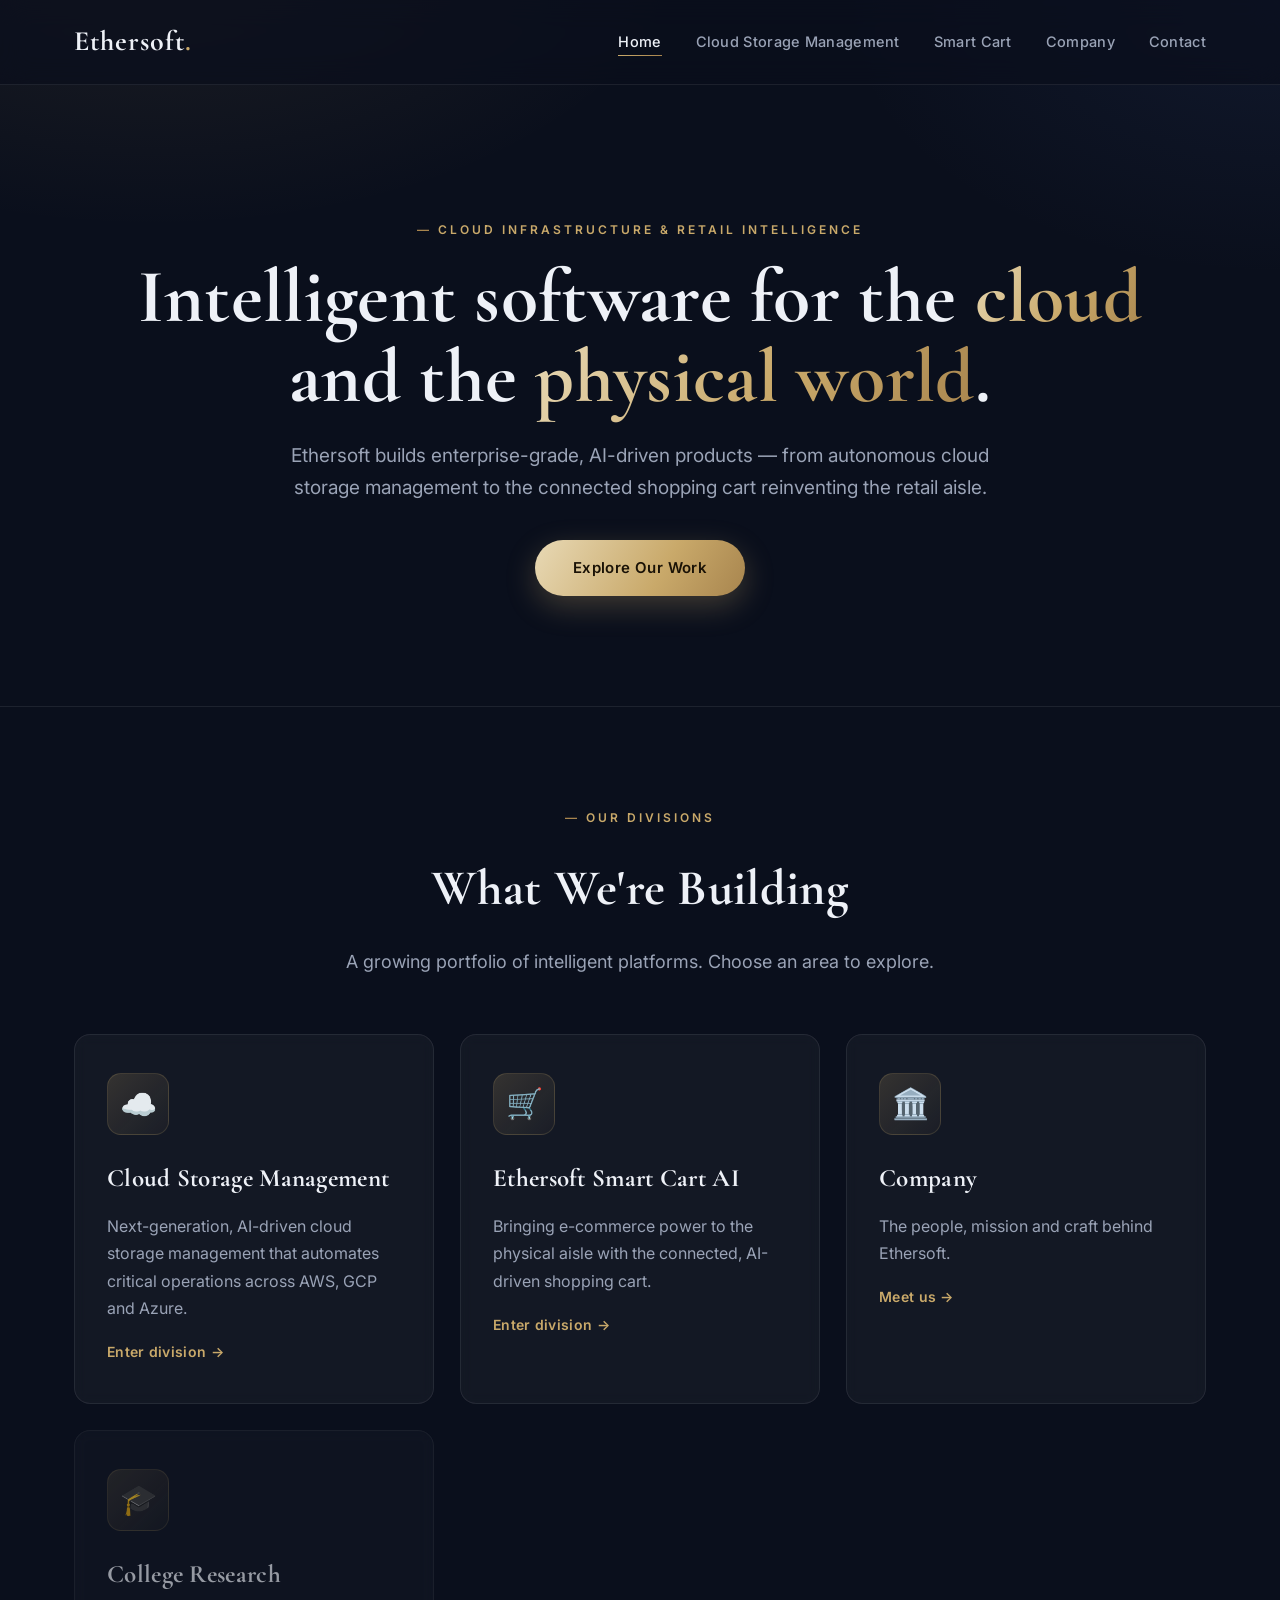
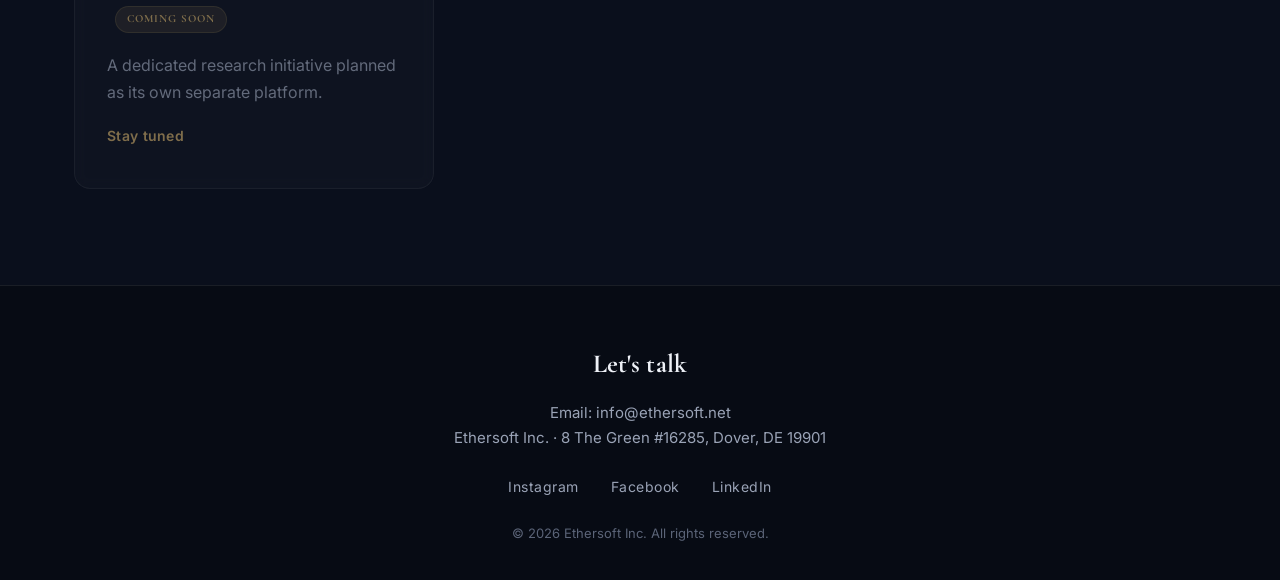
==== index.html @ 74bf5bce "Ethersoft luxury multi-page site (cloud storage, smart cart, company) Co-Authored-By: Claude Opus 4." ====
<!DOCTYPE html>
<html lang="en">
<head>
<meta charset="utf-8" />
<meta content="width=device-width, initial-scale=1.0" name="viewport" />
<title>Ethersoft — Intelligent Software for Cloud & Commerce</title>
<link rel="preconnect" href="https://fonts.googleapis.com" />
<link rel="preconnect" href="https://fonts.gstatic.com" crossorigin />
<link href="https://fonts.googleapis.com/css2?family=Cormorant+Garamond:wght@500;600;700&family=Inter:wght@400;500;600;700&display=swap" rel="stylesheet" />
<link rel="stylesheet" href="styles.css" />
</head>
<body>
<header>
<div class="container">
<nav>
<a class="logo" href="index.html">Ethersoft</a>
<ul class="nav-links">
<li><a class="active" href="index.html">Home</a></li>
<li><a href="cloud-storage.html">Cloud Storage Management</a></li>
<li><a href="smart-cart.html">Smart Cart</a></li>
<li><a href="company.html">Company</a></li>
<li><a href="#contact">Contact</a></li>
</ul>
</nav>
</div>
</header>

<section class="hero" id="home">
<div class="container">
<span class="eyebrow">Cloud Infrastructure &amp; Retail Intelligence</span>
<h1>Intelligent software for the <span class="gold-text">cloud</span><br />and the <span class="gold-text">physical world</span>.</h1>
<p>Ethersoft builds enterprise-grade, AI-driven products — from autonomous cloud storage management to the connected shopping cart reinventing the retail aisle.</p>
<a class="btn" href="#explore">Explore Our Work</a>
</div>
</section>

<!-- Page directory -->
<section class="section" id="explore">
<div class="container">
<div class="reveal" style="text-align:center;">
<span class="eyebrow">Our Divisions</span>
<h2>What We're Building</h2>
<p class="subtitle">A growing portfolio of intelligent platforms. Choose an area to explore.</p>
</div>
<div class="features reveal">
<a class="page-card feature-card" href="cloud-storage.html">
<div class="feature-icon">☁️</div>
<h3>Cloud Storage Management</h3>
<p>Next-generation, AI-driven cloud storage management that automates critical operations across AWS, GCP and Azure.</p>
<span class="card-link">Enter division →</span>
</a>
<a class="page-card feature-card" href="smart-cart.html">
<div class="feature-icon">🛒</div>
<h3>Ethersoft Smart Cart AI</h3>
<p>Bringing e-commerce power to the physical aisle with the connected, AI-driven shopping cart.</p>
<span class="card-link">Enter division →</span>
</a>
<a class="page-card feature-card" href="company.html">
<div class="feature-icon">🏛️</div>
<h3>Company</h3>
<p>The people, mission and craft behind Ethersoft.</p>
<span class="card-link">Meet us →</span>
</a>
<div class="page-card feature-card coming-soon">
<div class="feature-icon">🎓</div>
<h3>College Research <span class="badge">Coming soon</span></h3>
<p>A dedicated research initiative planned as its own separate platform.</p>
<span class="card-link">Stay tuned</span>
</div>
</div>
</div>
</section>

<footer id="contact">
<div class="container">
<h3>Let's talk</h3>
<p>Email: info@ethersoft.net</p>
<p>Ethersoft Inc. · 8 The Green #16285, Dover, DE 19901</p>
<div class="social-links">
<a href="#">Instagram</a>
<a href="#">Facebook</a>
<a href="#">LinkedIn</a>
</div>
<p class="copyright">© 2026 Ethersoft Inc. All rights reserved.</p>
</div>
</footer>
<script src="app.js"></script>
</body>
</html>
---- styles.css ----
/* ===== Ethersoft — luxury theme ===== */
:root {
    --bg:        #0a0f1c;
    --bg-alt:    #0c1322;
    --surface:   rgba(255, 255, 255, 0.04);
    --surface-2: rgba(255, 255, 255, 0.06);
    --border:    rgba(201, 169, 106, 0.18);
    --border-soft: rgba(255, 255, 255, 0.08);
    --gold:      #c9a96a;
    --gold-2:    #e8d9b5;
    --gold-deep: #a8854e;
    --text:      #eef1f7;
    --muted:     #9aa3b6;
    --radius:    16px;
    --shadow:    0 24px 60px rgba(0, 0, 0, 0.45);
}
* { margin: 0; padding: 0; box-sizing: border-box; }

html { scroll-behavior: smooth; }
body {
    font-family: 'Inter', 'Segoe UI', sans-serif;
    line-height: 1.7;
    color: var(--text);
    background: var(--bg);
    background-image:
        radial-gradient(900px 500px at 12% -8%, rgba(201, 169, 106, 0.10), transparent 60%),
        radial-gradient(800px 500px at 100% 0%, rgba(80, 110, 190, 0.10), transparent 55%);
    background-attachment: fixed;
    -webkit-font-smoothing: antialiased;
}
.container { max-width: 1180px; margin: 0 auto; padding: 0 24px; }

h1, h2, h3, .logo { font-family: 'Cormorant Garamond', Georgia, serif; letter-spacing: 0.3px; }

.gold-text {
    background: linear-gradient(120deg, var(--gold-2), var(--gold) 55%, var(--gold-deep));
    -webkit-background-clip: text; background-clip: text;
    -webkit-text-fill-color: transparent; color: var(--gold);
}
.eyebrow {
    display: inline-block;
    font-family: 'Inter', sans-serif;
    font-size: 12px; font-weight: 600;
    letter-spacing: 3px; text-transform: uppercase;
    color: var(--gold);
    margin-bottom: 18px;
}
.eyebrow::before { content: "—  "; color: var(--gold-deep); }

/* ===== Header ===== */
header {
    position: sticky; top: 0; z-index: 100;
    background: rgba(10, 15, 28, 0.72);
    backdrop-filter: blur(14px);
    -webkit-backdrop-filter: blur(14px);
    border-bottom: 1px solid var(--border-soft);
    padding: 18px 0;
}
nav { display: flex; justify-content: space-between; align-items: center; }
.logo {
    font-size: 28px; font-weight: 700; text-decoration: none;
    color: var(--text); letter-spacing: 1px;
}
.logo::after { content: "."; color: var(--gold); }
.nav-links { display: flex; list-style: none; gap: 34px; }
.nav-links a {
    color: var(--muted); text-decoration: none; font-size: 14.5px;
    font-weight: 500; letter-spacing: 0.3px;
    position: relative; transition: color 0.3s;
}
.nav-links a::after {
    content: ""; position: absolute; left: 0; bottom: -6px;
    width: 0; height: 1.5px; background: linear-gradient(90deg, var(--gold), var(--gold-deep));
    transition: width 0.3s;
}
.nav-links a:hover, .nav-links a.active { color: var(--text); }
.nav-links a:hover::after, .nav-links a.active::after { width: 100%; }

/* ===== Hero ===== */
.hero {
    padding: 130px 0 110px;
    text-align: center;
    position: relative;
    border-bottom: 1px solid var(--border-soft);
}
.hero h1 {
    font-size: clamp(42px, 6vw, 76px);
    font-weight: 700; line-height: 1.05;
    margin-bottom: 22px;
}
.hero p {
    font-size: 19px; color: var(--muted);
    max-width: 720px; margin: 0 auto 36px;
}
.btn {
    display: inline-block; padding: 15px 38px;
    font-family: 'Inter', sans-serif; font-weight: 600; font-size: 15px;
    letter-spacing: 0.4px;
    color: #1a1206; text-decoration: none;
    background: linear-gradient(120deg, var(--gold-2), var(--gold) 60%, var(--gold-deep));
    border-radius: 50px;
    box-shadow: 0 10px 30px rgba(201, 169, 106, 0.28);
    transition: transform 0.3s, box-shadow 0.3s;
}
.btn:hover { transform: translateY(-3px); box-shadow: 0 16px 40px rgba(201, 169, 106, 0.42); }
.btn-light {
    background: transparent; color: var(--gold);
    border: 1px solid var(--border); box-shadow: none;
}
.btn-light:hover { background: var(--surface); box-shadow: none; }

/* ===== Sections ===== */
.section { padding: 96px 0; }
.section.tight { padding: 70px 0; }
.section h2 {
    text-align: center; font-size: clamp(34px, 4vw, 50px);
    font-weight: 700; margin-bottom: 16px;
}
.section .subtitle {
    text-align: center; color: var(--muted); font-size: 18px;
    max-width: 680px; margin: 0 auto 56px;
}
.section.alt { background: var(--bg-alt); border-block: 1px solid var(--border-soft); }

/* ===== Cards grid ===== */
.features {
    display: grid;
    grid-template-columns: repeat(auto-fit, minmax(300px, 1fr));
    gap: 26px;
}
.feature-card {
    background: var(--surface);
    border: 1px solid var(--border-soft);
    padding: 38px 32px; border-radius: var(--radius);
    backdrop-filter: blur(6px);
    transition: transform 0.35s, border-color 0.35s, background 0.35s;
}
.feature-card:hover {
    transform: translateY(-8px);
    border-color: var(--border);
    background: var(--surface-2);
}
.feature-card h3 { color: var(--text); margin-bottom: 14px; font-size: 25px; }
.feature-card p { color: var(--muted); }
.feature-icon {
    width: 62px; height: 62px; border-radius: 14px;
    display: flex; align-items: center; justify-content: center;
    font-size: 30px; margin-bottom: 22px;
    background: linear-gradient(135deg, rgba(201,169,106,0.18), rgba(201,169,106,0.04));
    border: 1px solid var(--border);
}

/* nested feature bullets */
.sub-features { list-style: none; margin-top: 18px; }
.sub-features li {
    color: var(--muted); font-size: 14.5px;
    padding: 8px 0 8px 24px; position: relative;
    border-top: 1px solid var(--border-soft);
}
.sub-features li:first-child { border-top: none; }
.sub-features li::before {
    content: "✦"; position: absolute; left: 0; top: 8px;
    color: var(--gold); font-size: 12px;
}
.sub-features strong { color: var(--text); font-weight: 600; }

/* Page-link cards (home hub) */
a.page-card { display: block; text-decoration: none; color: inherit; }
.page-card .card-link {
    display: inline-block; margin-top: 18px;
    color: var(--gold); font-weight: 600; font-size: 14px; letter-spacing: 0.3px;
}
.page-card.coming-soon { opacity: 0.62; }
.badge {
    display: inline-block; font-size: 11px; font-weight: 700;
    text-transform: uppercase; letter-spacing: 1px;
    background: rgba(201, 169, 106, 0.14); color: var(--gold);
    border: 1px solid var(--border);
    padding: 3px 11px; border-radius: 50px;
    margin-left: 8px; vertical-align: middle;
}

/* ===== Value strip ===== */
.value-strip {
    display: grid; grid-template-columns: repeat(auto-fit, minmax(220px, 1fr));
    gap: 1px; background: var(--border-soft);
    border: 1px solid var(--border-soft); border-radius: var(--radius); overflow: hidden;
}
.value-strip .value {
    background: var(--bg-alt); padding: 40px 28px; text-align: center;
}
.value .num-big {
    font-family: 'Cormorant Garamond', serif; font-size: 52px;
    font-weight: 700; line-height: 1; margin-bottom: 8px;
}
.value h4 { font-family: 'Inter', sans-serif; font-size: 15px; letter-spacing: 0.5px; margin-bottom: 6px; }
.value p { color: var(--muted); font-size: 14px; }

/* ===== About / profile ===== */
.about-content {
    display: grid; grid-template-columns: 1.1fr 0.9fr; gap: 60px; align-items: center;
}
.about-text h2 { text-align: left; margin-bottom: 22px; }
.about-text p { margin-bottom: 16px; color: var(--muted); }
.cto-card {
    background: var(--surface); border: 1px solid var(--border);
    padding: 46px 40px; border-radius: var(--radius);
    text-align: center; box-shadow: var(--shadow); backdrop-filter: blur(6px);
}
.cto-image {
    width: 160px; height: 160px; border-radius: 50%;
    margin: 0 auto 24px; overflow: hidden;
    background: linear-gradient(135deg, var(--gold), var(--gold-deep));
    display: flex; align-items: center; justify-content: center;
    font-size: 62px; color: #0a0f1c;
    box-shadow: 0 0 0 6px rgba(201, 169, 106, 0.12), 0 0 0 1px var(--border);
}
.cto-image img { width: 100%; height: 100%; object-fit: cover; }
.cto-card h3 { color: var(--text); font-size: 28px; margin-bottom: 6px; }
.cto-title {
    color: var(--gold); font-weight: 600; font-size: 13px;
    letter-spacing: 2px; text-transform: uppercase; margin-bottom: 18px;
}
.cto-bio { color: var(--muted); font-size: 15px; }

/* ===== Smart Cart specifics ===== */
.benefit-list { list-style: none; max-width: 920px; margin: 0 auto; }
.benefit-list li {
    background: var(--surface); border: 1px solid var(--border-soft);
    border-left: 3px solid var(--gold);
    padding: 22px 28px; margin-bottom: 16px; border-radius: 0 12px 12px 0;
    color: var(--muted); transition: transform 0.3s, border-color 0.3s;
}
.benefit-list li:hover { transform: translateX(6px); border-left-color: var(--gold-2); }
.benefit-list li strong { color: var(--text); }

.numbered-grid {
    display: grid; grid-template-columns: repeat(auto-fit, minmax(320px, 1fr)); gap: 30px;
}
.numbered-card {
    background: var(--surface); border: 1px solid var(--border-soft);
    padding: 40px 32px 32px; border-radius: var(--radius);
    position: relative; transition: transform 0.35s, border-color 0.35s;
}
.numbered-card:hover { transform: translateY(-8px); border-color: var(--border); }
.numbered-card .num {
    position: absolute; top: -22px; left: 30px;
    width: 50px; height: 50px;
    background: linear-gradient(135deg, var(--gold-2), var(--gold-deep));
    color: #1a1206; border-radius: 50%;
    display: flex; align-items: center; justify-content: center;
    font-family: 'Cormorant Garamond', serif; font-weight: 700; font-size: 24px;
    box-shadow: 0 8px 22px rgba(201, 169, 106, 0.35);
}
.numbered-card h3 { color: var(--text); margin: 12px 0 12px; font-size: 23px; }
.numbered-card p { color: var(--muted); }

/* Image gallery */
.cart-gallery {
    display: grid; grid-template-columns: repeat(auto-fit, minmax(320px, 1fr));
    gap: 30px; margin-top: 20px;
}
.cart-shot {
    background: var(--surface); border: 1px solid var(--border-soft);
    border-radius: var(--radius); overflow: hidden; text-align: center;
    transition: transform 0.35s, border-color 0.35s;
}
.cart-shot:hover { transform: translateY(-6px); border-color: var(--border); }
.cart-shot img { width: 100%; height: auto; display: block; }
.cart-shot .img-placeholder {
    aspect-ratio: 4 / 3;
    background: linear-gradient(135deg, var(--bg-alt), #11192c);
    display: flex; align-items: center; justify-content: center;
    color: var(--muted); font-size: 15px; padding: 20px; text-align: center;
}
.cart-shot .caption {
    padding: 20px; font-family: 'Cormorant Garamond', serif;
    font-size: 22px; color: var(--text);
}

/* ===== FAQ ===== */
.faq { max-width: 820px; margin: 0 auto; }
.faq-item {
    background: var(--surface); border: 1px solid var(--border-soft);
    border-radius: 12px; padding: 24px 28px; margin-bottom: 14px;
}
.faq-item h4 {
    font-family: 'Inter', sans-serif; font-size: 17px; font-weight: 600;
    color: var(--text); margin-bottom: 8px;
}
.faq-item h4::before { content: "Q  "; color: var(--gold); font-weight: 700; }
.faq-item p { color: var(--muted); font-size: 15px; }

/* ===== Footer ===== */
footer {
    background: #070b14; border-top: 1px solid var(--border-soft);
    text-align: center; padding: 56px 0 36px;
}
footer h3 { font-size: 26px; color: var(--text); margin-bottom: 14px; }
footer p { color: var(--muted); font-size: 15px; }
.social-links { margin: 22px 0; }
.social-links a {
    color: var(--muted); margin: 0 14px; text-decoration: none;
    font-size: 14px; letter-spacing: 0.5px; transition: color 0.3s;
}
.social-links a:hover { color: var(--gold); }
footer .copyright { margin-top: 22px; font-size: 13px; color: #5b6478; }

/* ===== Reveal on scroll ===== */
.reveal { opacity: 0; transform: translateY(24px); transition: opacity 0.7s ease, transform 0.7s ease; }
.reveal.in { opacity: 1; transform: none; }

/* ===== Responsive ===== */
@media (max-width: 820px) {
    .about-content { grid-template-columns: 1fr; gap: 40px; }
    .nav-links { gap: 18px; flex-wrap: wrap; justify-content: flex-end; }
    .hero { padding: 90px 0 70px; }
    .section { padding: 70px 0; }
}
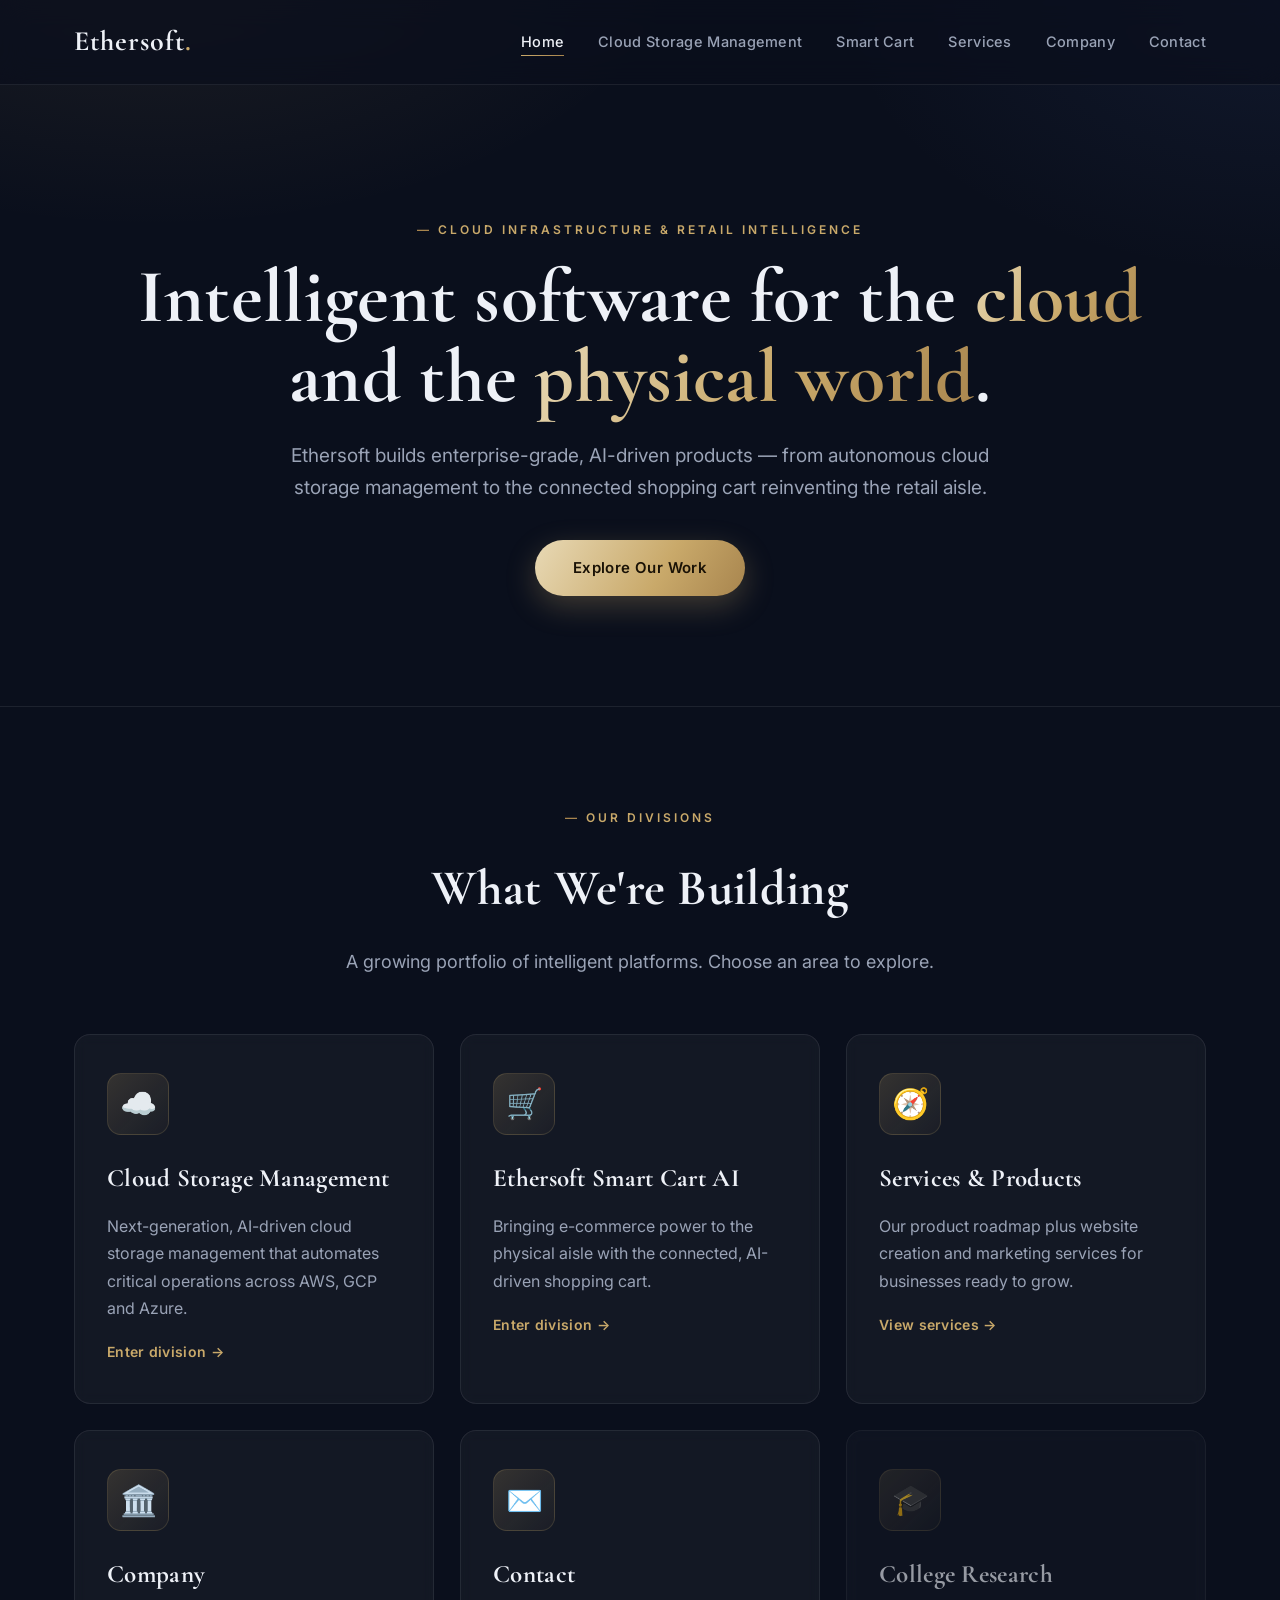
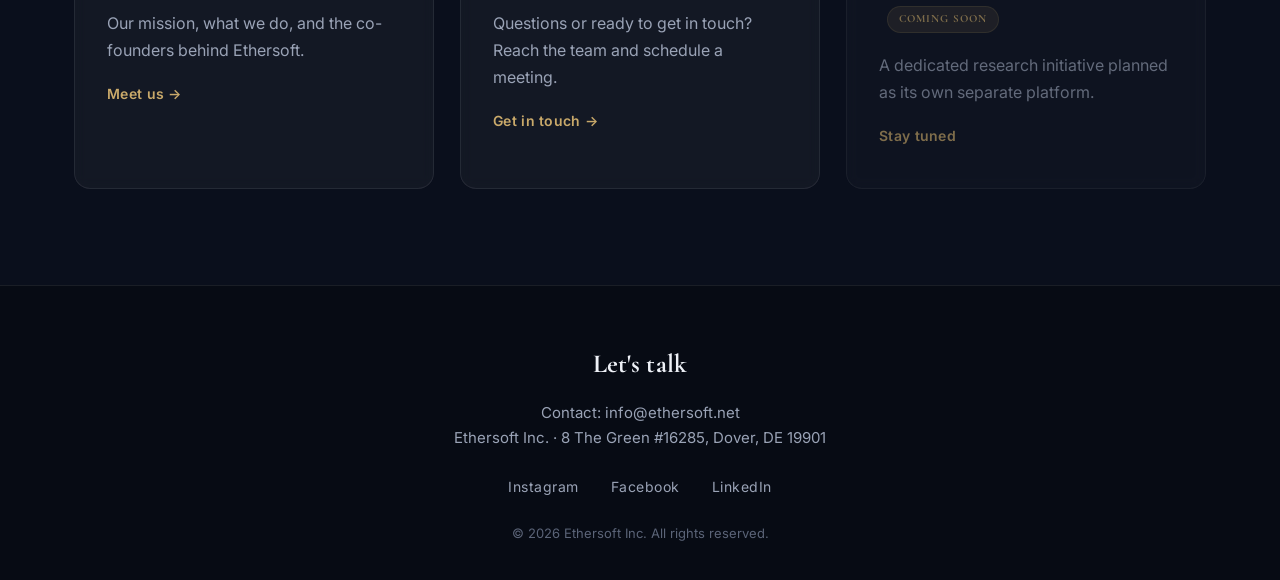
==== commit d0d089e4: "Capture full ethersoft.net content: founders, mission, services, contact - Company: real mission, Wh" ====
--- a/index.html
+++ b/index.html
@@ -3,7 +3,7 @@
 <head>
 <meta charset="utf-8" />
 <meta content="width=device-width, initial-scale=1.0" name="viewport" />
-<title>Ethersoft — Intelligent Software for Cloud & Commerce</title>
+<title>Ethersoft — Intelligent Software for Cloud &amp; Commerce</title>
 <link rel="preconnect" href="https://fonts.googleapis.com" />
 <link rel="preconnect" href="https://fonts.gstatic.com" crossorigin />
 <link href="https://fonts.googleapis.com/css2?family=Cormorant+Garamond:wght@500;600;700&family=Inter:wght@400;500;600;700&display=swap" rel="stylesheet" />
@@ -18,8 +18,9 @@
 <li><a class="active" href="index.html">Home</a></li>
 <li><a href="cloud-storage.html">Cloud Storage Management</a></li>
 <li><a href="smart-cart.html">Smart Cart</a></li>
+<li><a href="services.html">Services</a></li>
 <li><a href="company.html">Company</a></li>
-<li><a href="#contact">Contact</a></li>
+<li><a href="contact.html">Contact</a></li>
 </ul>
 </nav>
 </div>
@@ -55,11 +56,23 @@
 <p>Bringing e-commerce power to the physical aisle with the connected, AI-driven shopping cart.</p>
 <span class="card-link">Enter division →</span>
 </a>
+<a class="page-card feature-card" href="services.html">
+<div class="feature-icon">🧭</div>
+<h3>Services &amp; Products</h3>
+<p>Our product roadmap plus website creation and marketing services for businesses ready to grow.</p>
+<span class="card-link">View services →</span>
+</a>
 <a class="page-card feature-card" href="company.html">
 <div class="feature-icon">🏛️</div>
 <h3>Company</h3>
-<p>The people, mission and craft behind Ethersoft.</p>
+<p>Our mission, what we do, and the co-founders behind Ethersoft.</p>
 <span class="card-link">Meet us →</span>
+</a>
+<a class="page-card feature-card" href="contact.html">
+<div class="feature-icon">✉️</div>
+<h3>Contact</h3>
+<p>Questions or ready to get in touch? Reach the team and schedule a meeting.</p>
+<span class="card-link">Get in touch →</span>
 </a>
 <div class="page-card feature-card coming-soon">
 <div class="feature-icon">🎓</div>
@@ -74,12 +87,12 @@
 <footer id="contact">
 <div class="container">
 <h3>Let's talk</h3>
-<p>Email: info@ethersoft.net</p>
+<p>Contact: info@ethersoft.net</p>
 <p>Ethersoft Inc. · 8 The Green #16285, Dover, DE 19901</p>
 <div class="social-links">
 <a href="#">Instagram</a>
 <a href="#">Facebook</a>
-<a href="#">LinkedIn</a>
+<a href="https://www.linkedin.com/company/ethersoft-inc/" target="_blank" rel="noopener">LinkedIn</a>
 </div>
 <p class="copyright">© 2026 Ethersoft Inc. All rights reserved.</p>
 </div>
--- a/styles.css
+++ b/styles.css
@@ -291,6 +291,38 @@
 .faq-item h4::before { content: "Q  "; color: var(--gold); font-weight: 700; }
 .faq-item p { color: var(--muted); font-size: 15px; }
 
+/* ===== Contact form ===== */
+.contact-form .field { margin-bottom: 18px; }
+.contact-form label {
+    display: block; font-size: 13px; letter-spacing: 0.4px;
+    color: var(--muted); margin-bottom: 7px;
+}
+.contact-form .req { color: var(--gold); }
+.contact-form input,
+.contact-form textarea {
+    width: 100%; padding: 13px 16px;
+    background: var(--surface); color: var(--text);
+    border: 1px solid var(--border-soft); border-radius: 10px;
+    font-family: 'Inter', sans-serif; font-size: 15px;
+    transition: border-color 0.3s, background 0.3s;
+}
+.contact-form input:focus,
+.contact-form textarea:focus {
+    outline: none; border-color: var(--gold); background: var(--surface-2);
+}
+.contact-form .btn { margin-top: 8px; border: none; cursor: pointer; }
+.form-note { color: var(--muted); font-size: 13px; margin-top: 16px; }
+
+.contact-rows { margin-top: 8px; }
+.contact-row {
+    display: flex; gap: 14px; align-items: flex-start;
+    padding: 16px 0; border-top: 1px solid var(--border-soft);
+    text-align: left; color: var(--muted); font-size: 14.5px;
+}
+.contact-row:first-child { border-top: none; }
+.contact-row .ic { font-size: 20px; line-height: 1.3; }
+.contact-row strong { color: var(--text); }
+
 /* ===== Footer ===== */
 footer {
     background: #070b14; border-top: 1px solid var(--border-soft);
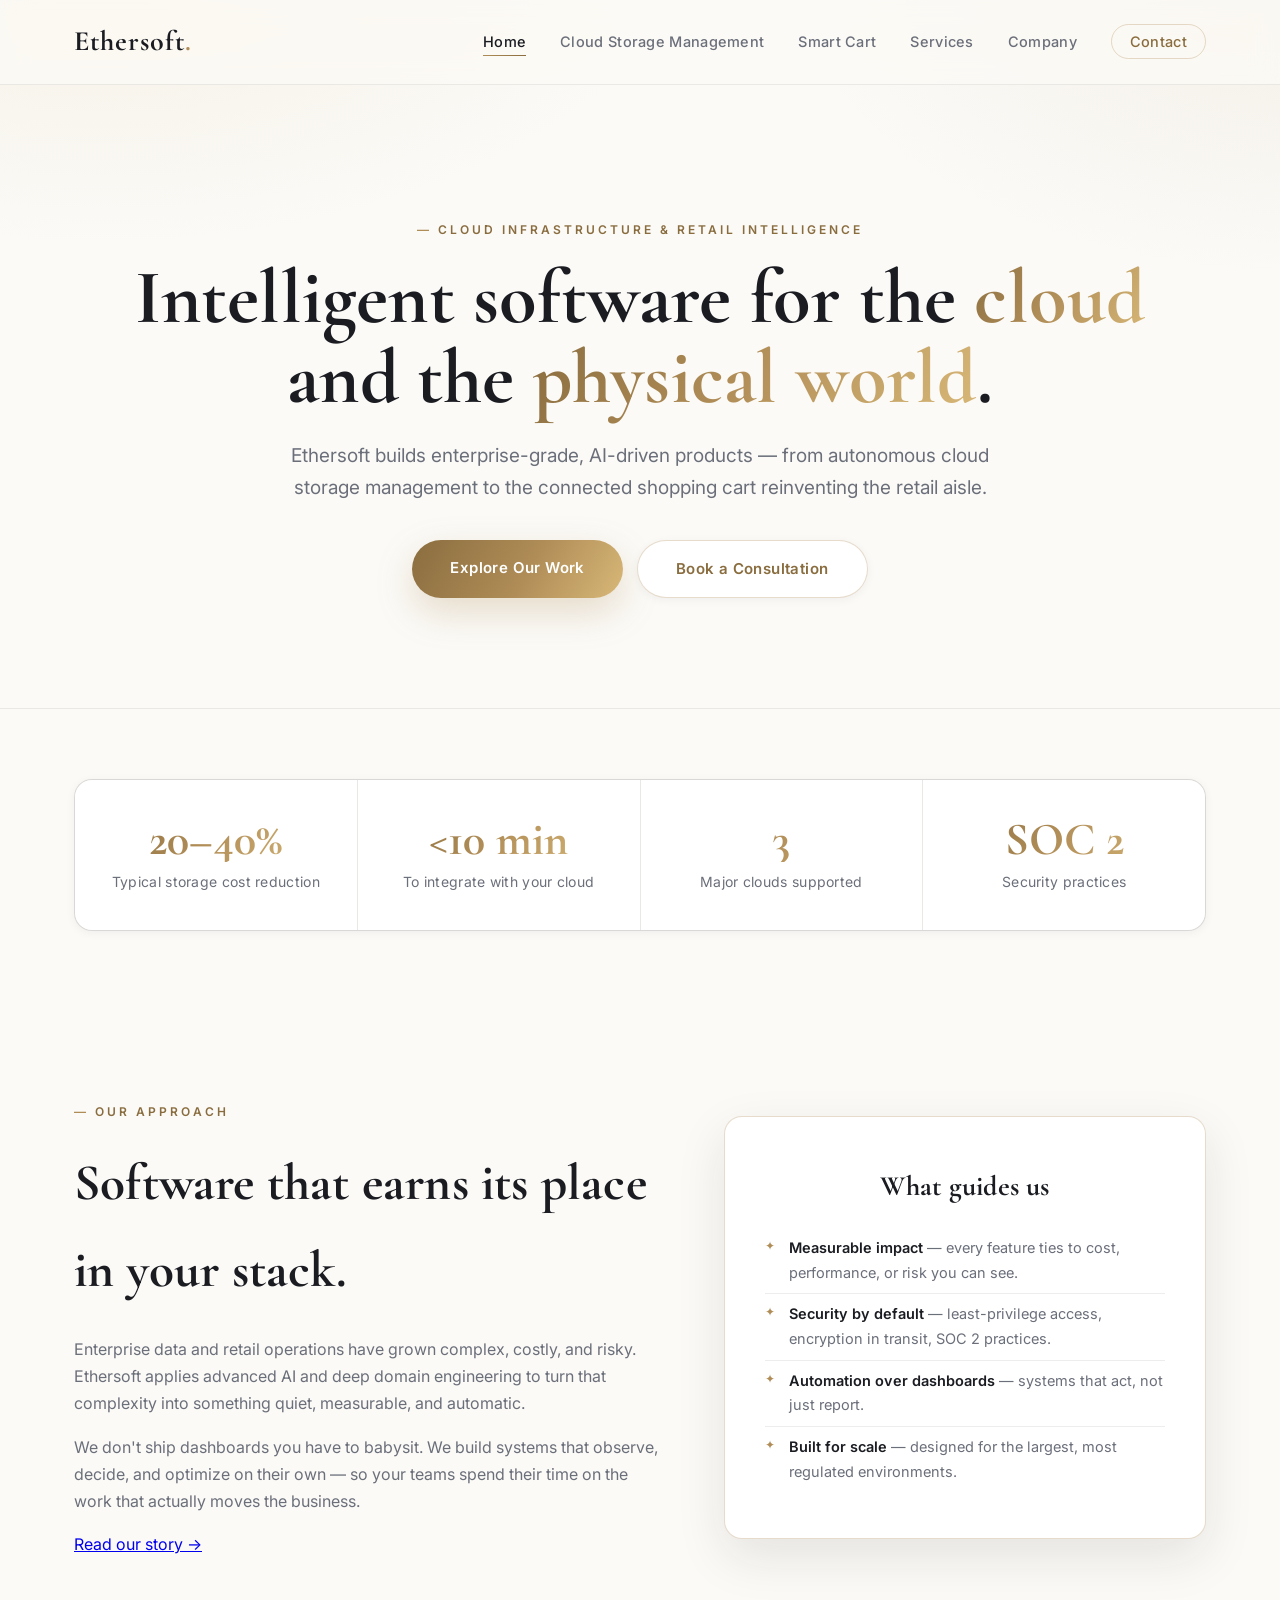
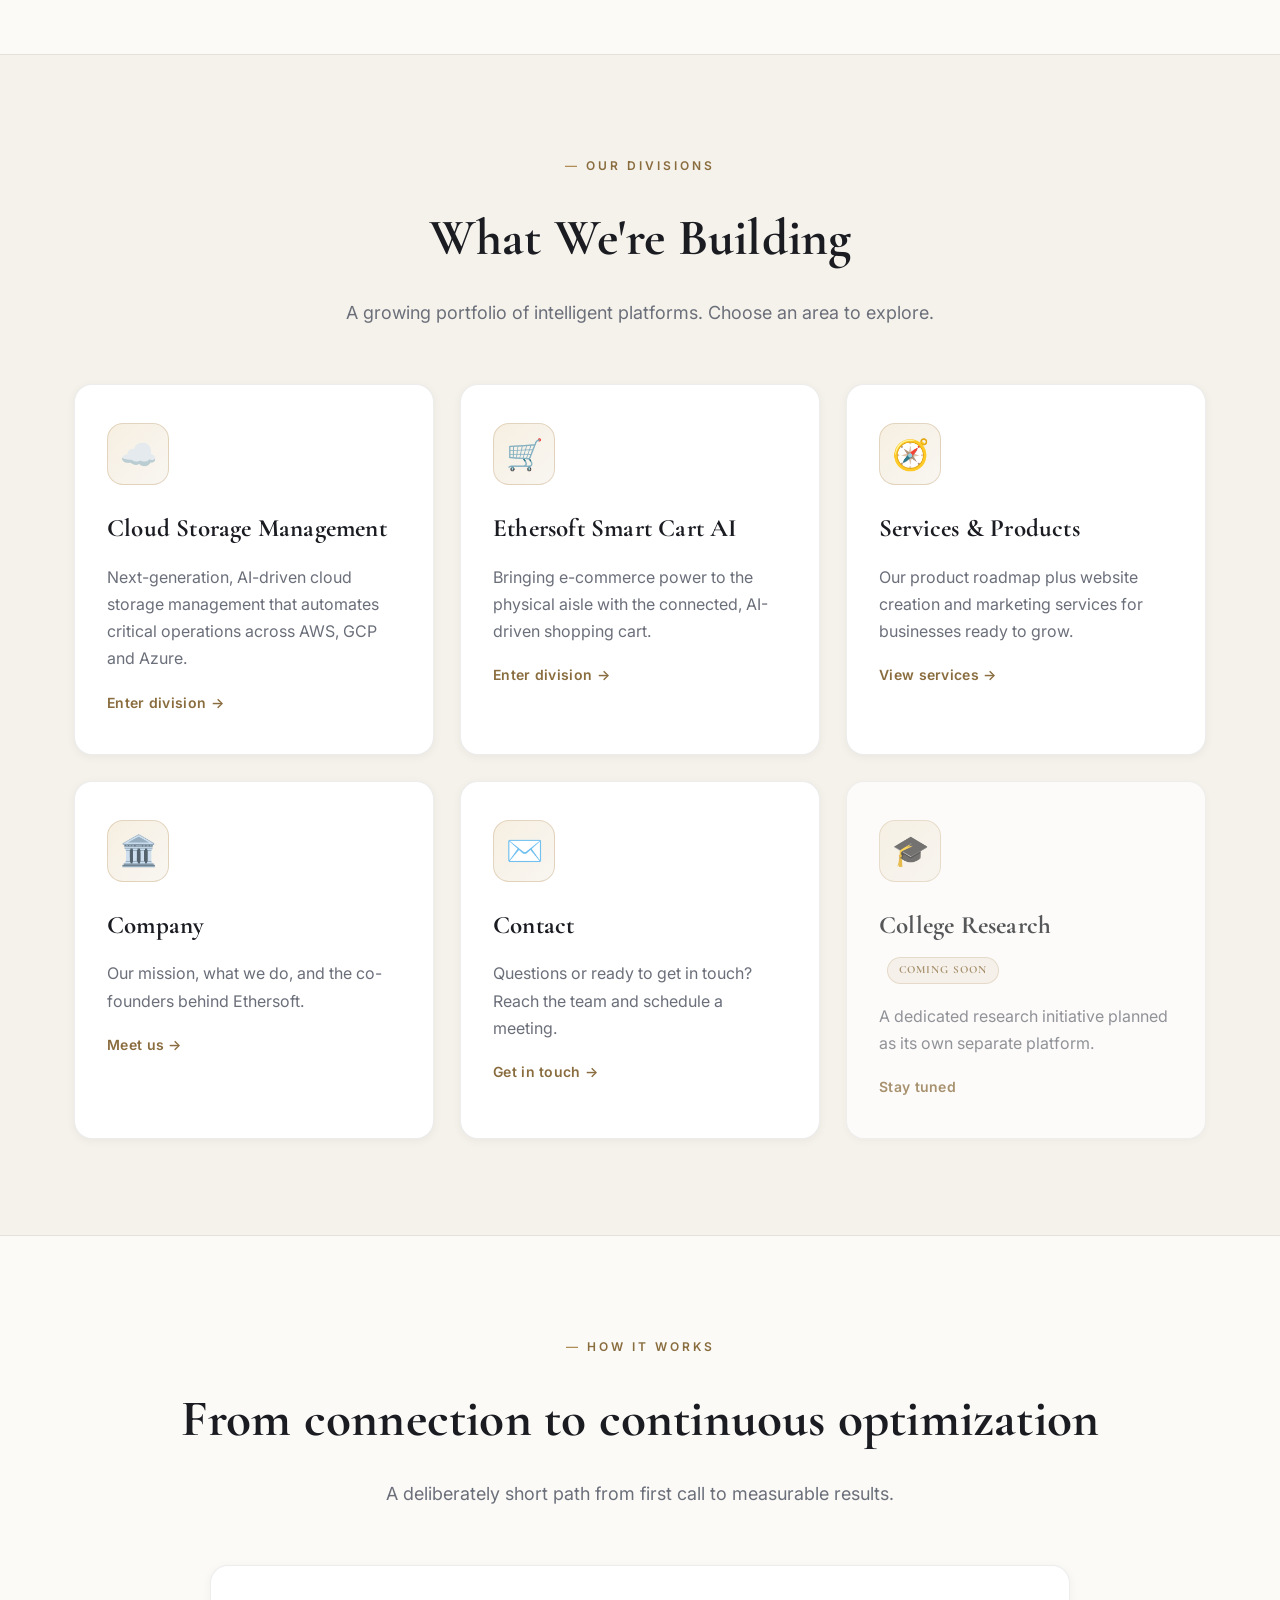
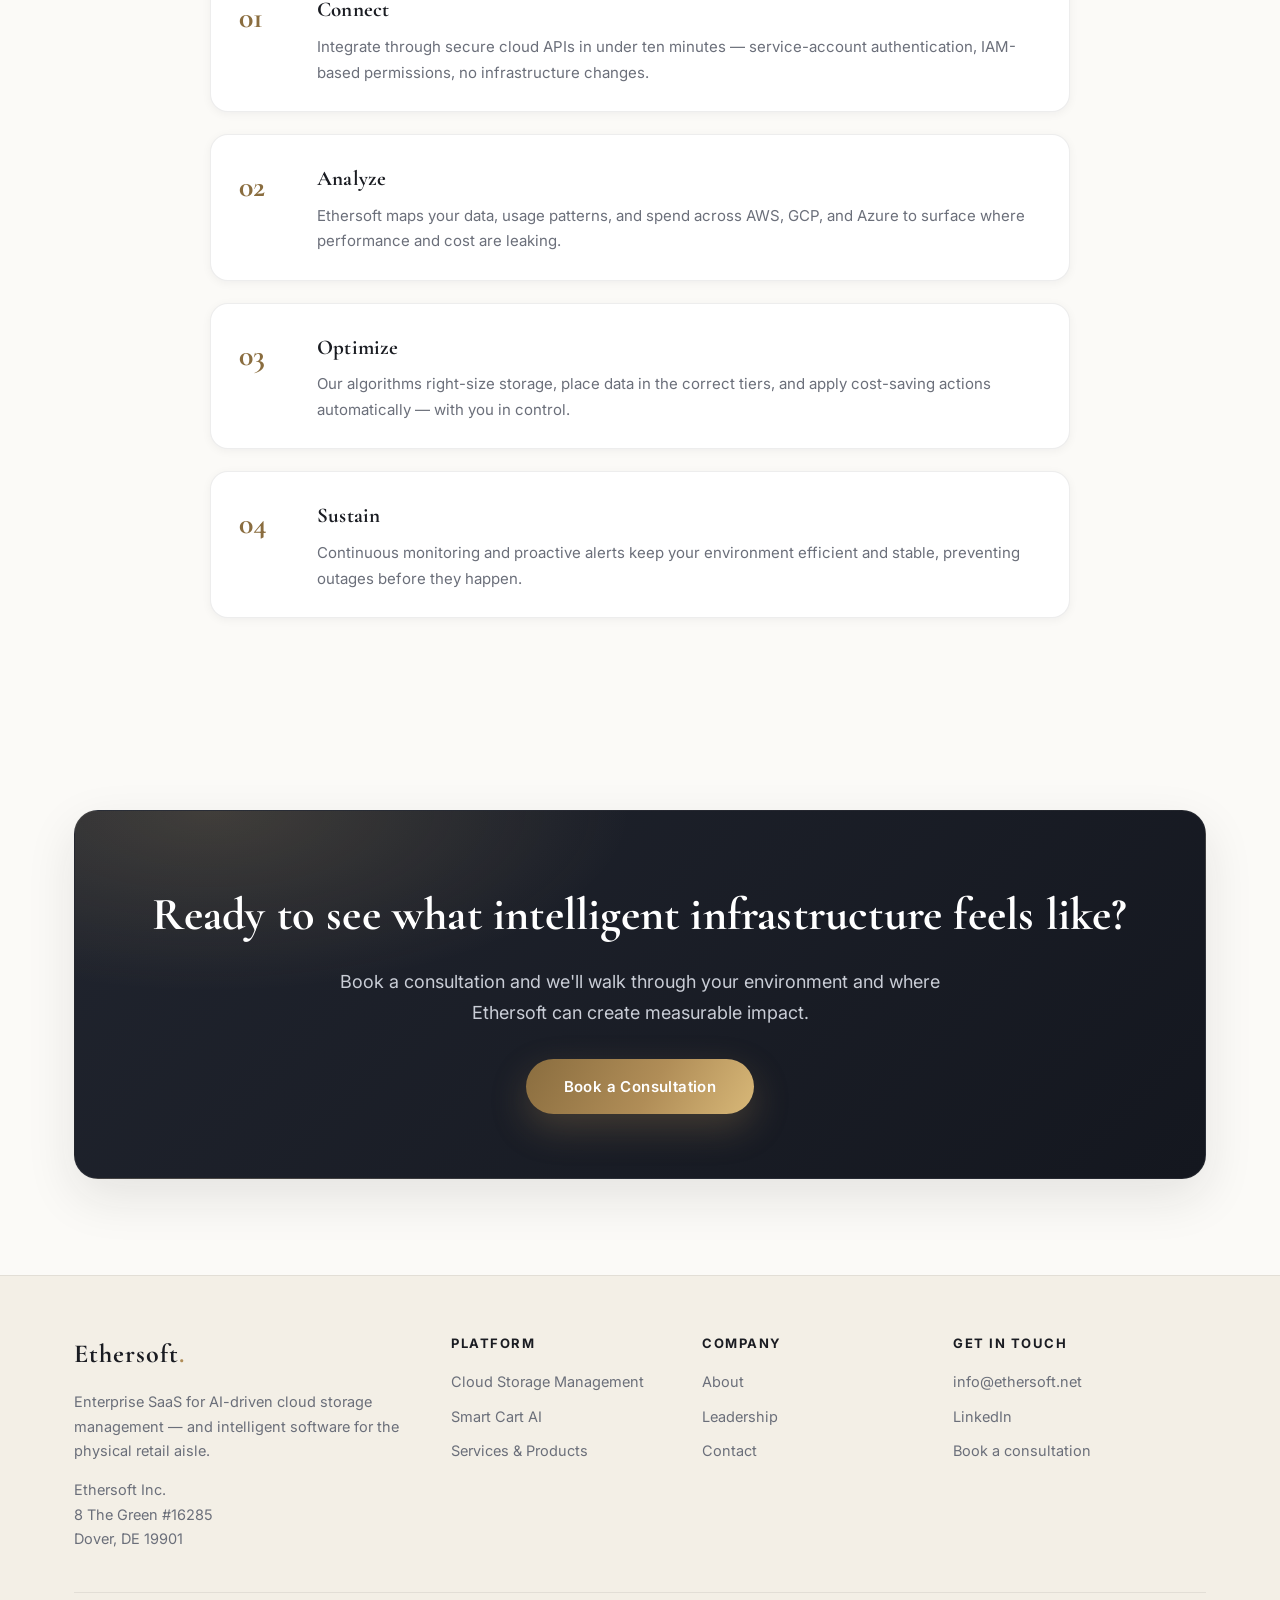
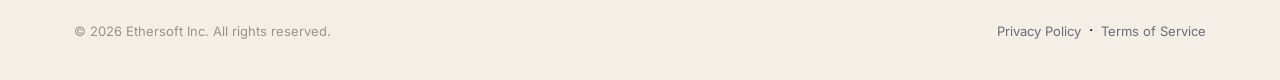
==== commit 5ae2e91d: "Elevate to professional enterprise site: working form, SEO, legal, polish - Contact form now deliver" ====
--- a/index.html
+++ b/index.html
@@ -4,10 +4,40 @@
 <meta charset="utf-8" />
 <meta content="width=device-width, initial-scale=1.0" name="viewport" />
 <title>Ethersoft — Intelligent Software for Cloud &amp; Commerce</title>
+<meta name="description" content="Ethersoft builds enterprise-grade, AI-driven software — autonomous cloud storage management across AWS, GCP and Azure, and the Smart Cart AI reinventing the retail aisle." />
+<link rel="canonical" href="https://ethersoft-ai.vercel.app/" />
+<meta property="og:type" content="website" />
+<meta property="og:site_name" content="Ethersoft" />
+<meta property="og:title" content="Ethersoft — Intelligent Software for Cloud &amp; Commerce" />
+<meta property="og:description" content="Enterprise-grade, AI-driven cloud storage management and the Smart Cart AI for physical retail." />
+<meta property="og:url" content="https://ethersoft-ai.vercel.app/" />
+<meta property="og:image" content="https://ethersoft-ai.vercel.app/images/cart-v2.jpg" />
+<meta name="twitter:card" content="summary_large_image" />
+<meta name="theme-color" content="#fbfaf7" />
+<link rel="icon" href="favicon.svg" type="image/svg+xml" />
 <link rel="preconnect" href="https://fonts.googleapis.com" />
 <link rel="preconnect" href="https://fonts.gstatic.com" crossorigin />
 <link href="https://fonts.googleapis.com/css2?family=Cormorant+Garamond:wght@500;600;700&family=Inter:wght@400;500;600;700&display=swap" rel="stylesheet" />
 <link rel="stylesheet" href="styles.css" />
+<script type="application/ld+json">
+{
+  "@context": "https://schema.org",
+  "@type": "Organization",
+  "name": "Ethersoft Inc.",
+  "url": "https://ethersoft-ai.vercel.app/",
+  "email": "info@ethersoft.net",
+  "description": "Enterprise SaaS for AI-driven cloud storage management and intelligent retail technology.",
+  "address": {
+    "@type": "PostalAddress",
+    "streetAddress": "8 The Green #16285",
+    "addressLocality": "Dover",
+    "addressRegion": "DE",
+    "postalCode": "19901",
+    "addressCountry": "US"
+  },
+  "sameAs": ["https://www.linkedin.com/company/ethersoft-inc/"]
+}
+</script>
 </head>
 <body>
 <header>
@@ -20,7 +50,7 @@
 <li><a href="smart-cart.html">Smart Cart</a></li>
 <li><a href="services.html">Services</a></li>
 <li><a href="company.html">Company</a></li>
-<li><a href="contact.html">Contact</a></li>
+<li><a class="nav-cta" href="contact.html">Contact</a></li>
 </ul>
 </nav>
 </div>
@@ -31,12 +61,51 @@
 <span class="eyebrow">Cloud Infrastructure &amp; Retail Intelligence</span>
 <h1>Intelligent software for the <span class="gold-text">cloud</span><br />and the <span class="gold-text">physical world</span>.</h1>
 <p>Ethersoft builds enterprise-grade, AI-driven products — from autonomous cloud storage management to the connected shopping cart reinventing the retail aisle.</p>
+<div class="hero-actions">
 <a class="btn" href="#explore">Explore Our Work</a>
+<a class="btn btn-light" href="contact.html">Book a Consultation</a>
+</div>
+</div>
+</section>
+
+<!-- Stats band -->
+<section class="section tight">
+<div class="container">
+<div class="stats-band reveal">
+<div class="stat"><div class="n gold-text">20–40%</div><div class="l">Typical storage cost reduction</div></div>
+<div class="stat"><div class="n gold-text">&lt;10 min</div><div class="l">To integrate with your cloud</div></div>
+<div class="stat"><div class="n gold-text">3</div><div class="l">Major clouds supported</div></div>
+<div class="stat"><div class="n gold-text">SOC 2</div><div class="l">Security practices</div></div>
+</div>
+</div>
+</section>
+
+<!-- Value proposition -->
+<section class="section" id="approach">
+<div class="container">
+<div class="about-content">
+<div class="about-text reveal">
+<span class="eyebrow">Our Approach</span>
+<h2>Software that earns its place in your stack.</h2>
+<p>Enterprise data and retail operations have grown complex, costly, and risky. Ethersoft applies advanced AI and deep domain engineering to turn that complexity into something quiet, measurable, and automatic.</p>
+<p>We don't ship dashboards you have to babysit. We build systems that observe, decide, and optimize on their own — so your teams spend their time on the work that actually moves the business.</p>
+<a class="card-link" href="company.html">Read our story →</a>
+</div>
+<div class="cto-card reveal" style="text-align:left;">
+<h3 style="text-align:center;">What guides us</h3>
+<ul class="sub-features" style="margin-top:18px;">
+<li><strong>Measurable impact</strong> — every feature ties to cost, performance, or risk you can see.</li>
+<li><strong>Security by default</strong> — least-privilege access, encryption in transit, SOC 2 practices.</li>
+<li><strong>Automation over dashboards</strong> — systems that act, not just report.</li>
+<li><strong>Built for scale</strong> — designed for the largest, most regulated environments.</li>
+</ul>
+</div>
+</div>
 </div>
 </section>
 
 <!-- Page directory -->
-<section class="section" id="explore">
+<section class="section alt" id="explore">
 <div class="container">
 <div class="reveal" style="text-align:center;">
 <span class="eyebrow">Our Divisions</span>
@@ -84,19 +153,70 @@
 </div>
 </section>
 
-<footer id="contact">
-<div class="container">
-<h3>Let's talk</h3>
-<p>Contact: info@ethersoft.net</p>
-<p>Ethersoft Inc. · 8 The Green #16285, Dover, DE 19901</p>
-<div class="social-links">
-<a href="#">Instagram</a>
-<a href="#">Facebook</a>
+<!-- How it works -->
+<section class="section" id="how">
+<div class="container">
+<div class="reveal" style="text-align:center;">
+<span class="eyebrow">How It Works</span>
+<h2>From connection to continuous optimization</h2>
+<p class="subtitle">A deliberately short path from first call to measurable results.</p>
+</div>
+<div class="steps reveal">
+<div class="step"><div><h3>Connect</h3><p>Integrate through secure cloud APIs in under ten minutes — service-account authentication, IAM-based permissions, no infrastructure changes.</p></div></div>
+<div class="step"><div><h3>Analyze</h3><p>Ethersoft maps your data, usage patterns, and spend across AWS, GCP, and Azure to surface where performance and cost are leaking.</p></div></div>
+<div class="step"><div><h3>Optimize</h3><p>Our algorithms right-size storage, place data in the correct tiers, and apply cost-saving actions automatically — with you in control.</p></div></div>
+<div class="step"><div><h3>Sustain</h3><p>Continuous monitoring and proactive alerts keep your environment efficient and stable, preventing outages before they happen.</p></div></div>
+</div>
+</div>
+</section>
+
+<!-- CTA band -->
+<section class="section">
+<div class="container">
+<div class="cta-band reveal">
+<h2>Ready to see what intelligent infrastructure feels like?</h2>
+<p>Book a consultation and we'll walk through your environment and where Ethersoft can create measurable impact.</p>
+<a class="btn" href="contact.html">Book a Consultation</a>
+</div>
+</div>
+</section>
+
+<footer>
+<div class="container">
+<div class="footer-grid">
+<div class="footer-brand">
+<a class="logo" href="index.html">Ethersoft</a>
+<p class="footer-addr">Enterprise SaaS for AI-driven cloud storage management — and intelligent software for the physical retail aisle.</p>
+<p class="footer-addr" style="margin-top:14px;">Ethersoft Inc.<br />8 The Green #16285<br />Dover, DE 19901</p>
+</div>
+<div class="footer-col">
+<h5>Platform</h5>
+<a href="cloud-storage.html">Cloud Storage Management</a>
+<a href="smart-cart.html">Smart Cart AI</a>
+<a href="services.html">Services &amp; Products</a>
+</div>
+<div class="footer-col">
+<h5>Company</h5>
+<a href="company.html">About</a>
+<a href="company.html#leadership">Leadership</a>
+<a href="contact.html">Contact</a>
+</div>
+<div class="footer-col">
+<h5>Get in touch</h5>
+<a href="mailto:info@ethersoft.net">info@ethersoft.net</a>
 <a href="https://www.linkedin.com/company/ethersoft-inc/" target="_blank" rel="noopener">LinkedIn</a>
-</div>
-<p class="copyright">© 2026 Ethersoft Inc. All rights reserved.</p>
+<a href="contact.html">Book a consultation</a>
+</div>
+</div>
+<div class="footer-bottom">
+<p class="copyright">© <span class="js-year">2026</span> Ethersoft Inc. All rights reserved.</p>
+<div class="footer-legal">
+<a href="privacy.html">Privacy Policy</a> &nbsp;·&nbsp; <a href="terms.html">Terms of Service</a>
+</div>
+</div>
 </div>
 </footer>
+<button class="back-to-top" aria-label="Back to top">↑</button>
 <script src="app.js"></script>
 </body>
 </html>
--- a/styles.css
+++ b/styles.css
@@ -1,18 +1,21 @@
-/* ===== Ethersoft — luxury theme ===== */
+/* ===== Ethersoft — light luxury theme ===== */
 :root {
-    --bg:        #0a0f1c;
-    --bg-alt:    #0c1322;
-    --surface:   rgba(255, 255, 255, 0.04);
-    --surface-2: rgba(255, 255, 255, 0.06);
-    --border:    rgba(201, 169, 106, 0.18);
-    --border-soft: rgba(255, 255, 255, 0.08);
-    --gold:      #c9a96a;
-    --gold-2:    #e8d9b5;
-    --gold-deep: #a8854e;
-    --text:      #eef1f7;
-    --muted:     #9aa3b6;
-    --radius:    16px;
-    --shadow:    0 24px 60px rgba(0, 0, 0, 0.45);
+    --bg:        #fbfaf7;   /* warm ivory */
+    --bg-alt:    #f5f2eb;   /* soft champagne mist */
+    --surface:   #ffffff;
+    --surface-2: #fcfaf6;
+    --ink:       #1a1c22;   /* near-black text */
+    --muted:     #6b6f7a;
+    --border:    rgba(176, 141, 87, 0.30);   /* gold hairline */
+    --border-soft: rgba(26, 28, 34, 0.08);
+    --gold:      #b08d57;
+    --gold-2:    #d8b878;
+    --gold-deep: #8a6d3f;
+    --text:      #1a1c22;
+    --radius:    18px;
+    --shadow-sm: 0 2px 10px rgba(26, 28, 34, 0.05);
+    --shadow:    0 18px 50px rgba(26, 28, 34, 0.10);
+    --shadow-gold: 0 14px 36px rgba(176, 141, 87, 0.28);
 }
 * { margin: 0; padding: 0; box-sizing: border-box; }
 
@@ -20,46 +23,47 @@
 body {
     font-family: 'Inter', 'Segoe UI', sans-serif;
     line-height: 1.7;
-    color: var(--text);
+    color: var(--ink);
     background: var(--bg);
     background-image:
-        radial-gradient(900px 500px at 12% -8%, rgba(201, 169, 106, 0.10), transparent 60%),
-        radial-gradient(800px 500px at 100% 0%, rgba(80, 110, 190, 0.10), transparent 55%);
+        radial-gradient(1000px 560px at 8% -10%, rgba(216, 184, 120, 0.16), transparent 60%),
+        radial-gradient(900px 540px at 102% -4%, rgba(176, 141, 87, 0.10), transparent 58%);
     background-attachment: fixed;
     -webkit-font-smoothing: antialiased;
+    text-rendering: optimizeLegibility;
 }
 .container { max-width: 1180px; margin: 0 auto; padding: 0 24px; }
 
-h1, h2, h3, .logo { font-family: 'Cormorant Garamond', Georgia, serif; letter-spacing: 0.3px; }
+h1, h2, h3, .logo { font-family: 'Cormorant Garamond', Georgia, serif; letter-spacing: 0.2px; color: var(--ink); }
 
 .gold-text {
-    background: linear-gradient(120deg, var(--gold-2), var(--gold) 55%, var(--gold-deep));
+    background: linear-gradient(120deg, var(--gold-deep), var(--gold) 45%, var(--gold-2));
     -webkit-background-clip: text; background-clip: text;
-    -webkit-text-fill-color: transparent; color: var(--gold);
+    -webkit-text-fill-color: transparent; color: var(--gold-deep);
 }
 .eyebrow {
     display: inline-block;
     font-family: 'Inter', sans-serif;
     font-size: 12px; font-weight: 600;
     letter-spacing: 3px; text-transform: uppercase;
-    color: var(--gold);
+    color: var(--gold-deep);
     margin-bottom: 18px;
 }
-.eyebrow::before { content: "—  "; color: var(--gold-deep); }
+.eyebrow::before { content: "—  "; color: var(--gold); }
 
 /* ===== Header ===== */
 header {
     position: sticky; top: 0; z-index: 100;
-    background: rgba(10, 15, 28, 0.72);
-    backdrop-filter: blur(14px);
-    -webkit-backdrop-filter: blur(14px);
+    background: rgba(251, 250, 247, 0.78);
+    backdrop-filter: saturate(180%) blur(14px);
+    -webkit-backdrop-filter: saturate(180%) blur(14px);
     border-bottom: 1px solid var(--border-soft);
     padding: 18px 0;
 }
 nav { display: flex; justify-content: space-between; align-items: center; }
 .logo {
     font-size: 28px; font-weight: 700; text-decoration: none;
-    color: var(--text); letter-spacing: 1px;
+    letter-spacing: 1px;
 }
 .logo::after { content: "."; color: var(--gold); }
 .nav-links { display: flex; list-style: none; gap: 34px; }
@@ -73,7 +77,7 @@
     width: 0; height: 1.5px; background: linear-gradient(90deg, var(--gold), var(--gold-deep));
     transition: width 0.3s;
 }
-.nav-links a:hover, .nav-links a.active { color: var(--text); }
+.nav-links a:hover, .nav-links a.active { color: var(--ink); }
 .nav-links a:hover::after, .nav-links a.active::after { width: 100%; }
 
 /* ===== Hero ===== */
@@ -84,8 +88,8 @@
     border-bottom: 1px solid var(--border-soft);
 }
 .hero h1 {
-    font-size: clamp(42px, 6vw, 76px);
-    font-weight: 700; line-height: 1.05;
+    font-size: clamp(42px, 6vw, 78px);
+    font-weight: 700; line-height: 1.04;
     margin-bottom: 22px;
 }
 .hero p {
@@ -96,31 +100,34 @@
     display: inline-block; padding: 15px 38px;
     font-family: 'Inter', sans-serif; font-weight: 600; font-size: 15px;
     letter-spacing: 0.4px;
-    color: #1a1206; text-decoration: none;
-    background: linear-gradient(120deg, var(--gold-2), var(--gold) 60%, var(--gold-deep));
+    color: #ffffff; text-decoration: none;
+    background: linear-gradient(120deg, var(--gold-deep), var(--gold) 55%, var(--gold-2));
     border-radius: 50px;
-    box-shadow: 0 10px 30px rgba(201, 169, 106, 0.28);
-    transition: transform 0.3s, box-shadow 0.3s;
-}
-.btn:hover { transform: translateY(-3px); box-shadow: 0 16px 40px rgba(201, 169, 106, 0.42); }
+    box-shadow: var(--shadow-gold);
+    transition: transform 0.3s, box-shadow 0.3s, filter 0.3s;
+}
+.btn:hover { transform: translateY(-3px); box-shadow: 0 18px 44px rgba(176, 141, 87, 0.4); filter: brightness(1.04); }
 .btn-light {
-    background: transparent; color: var(--gold);
-    border: 1px solid var(--border); box-shadow: none;
-}
-.btn-light:hover { background: var(--surface); box-shadow: none; }
+    background: var(--surface); color: var(--gold-deep);
+    border: 1px solid var(--border); box-shadow: var(--shadow-sm);
+}
+.btn-light:hover { background: var(--surface-2); box-shadow: var(--shadow-sm); }
 
 /* ===== Sections ===== */
 .section { padding: 96px 0; }
 .section.tight { padding: 70px 0; }
 .section h2 {
-    text-align: center; font-size: clamp(34px, 4vw, 50px);
+    text-align: center; font-size: clamp(34px, 4vw, 52px);
     font-weight: 700; margin-bottom: 16px;
 }
 .section .subtitle {
     text-align: center; color: var(--muted); font-size: 18px;
     max-width: 680px; margin: 0 auto 56px;
 }
-.section.alt { background: var(--bg-alt); border-block: 1px solid var(--border-soft); }
+.section.alt {
+    background: var(--bg-alt);
+    border-block: 1px solid var(--border-soft);
+}
 
 /* ===== Cards grid ===== */
 .features {
@@ -132,21 +139,21 @@
     background: var(--surface);
     border: 1px solid var(--border-soft);
     padding: 38px 32px; border-radius: var(--radius);
-    backdrop-filter: blur(6px);
-    transition: transform 0.35s, border-color 0.35s, background 0.35s;
+    box-shadow: var(--shadow-sm);
+    transition: transform 0.35s cubic-bezier(.2,.7,.2,1), border-color 0.35s, box-shadow 0.35s;
 }
 .feature-card:hover {
     transform: translateY(-8px);
     border-color: var(--border);
-    background: var(--surface-2);
-}
-.feature-card h3 { color: var(--text); margin-bottom: 14px; font-size: 25px; }
+    box-shadow: var(--shadow);
+}
+.feature-card h3 { margin-bottom: 14px; font-size: 25px; }
 .feature-card p { color: var(--muted); }
 .feature-icon {
-    width: 62px; height: 62px; border-radius: 14px;
+    width: 62px; height: 62px; border-radius: 16px;
     display: flex; align-items: center; justify-content: center;
     font-size: 30px; margin-bottom: 22px;
-    background: linear-gradient(135deg, rgba(201,169,106,0.18), rgba(201,169,106,0.04));
+    background: linear-gradient(135deg, rgba(216,184,120,0.22), rgba(176,141,87,0.08));
     border: 1px solid var(--border);
 }
 
@@ -162,19 +169,19 @@
     content: "✦"; position: absolute; left: 0; top: 8px;
     color: var(--gold); font-size: 12px;
 }
-.sub-features strong { color: var(--text); font-weight: 600; }
+.sub-features strong { color: var(--ink); font-weight: 600; }
 
 /* Page-link cards (home hub) */
 a.page-card { display: block; text-decoration: none; color: inherit; }
 .page-card .card-link {
     display: inline-block; margin-top: 18px;
-    color: var(--gold); font-weight: 600; font-size: 14px; letter-spacing: 0.3px;
-}
-.page-card.coming-soon { opacity: 0.62; }
+    color: var(--gold-deep); font-weight: 600; font-size: 14px; letter-spacing: 0.3px;
+}
+.page-card.coming-soon { opacity: 0.72; }
 .badge {
     display: inline-block; font-size: 11px; font-weight: 700;
     text-transform: uppercase; letter-spacing: 1px;
-    background: rgba(201, 169, 106, 0.14); color: var(--gold);
+    background: rgba(176, 141, 87, 0.12); color: var(--gold-deep);
     border: 1px solid var(--border);
     padding: 3px 11px; border-radius: 50px;
     margin-left: 8px; vertical-align: middle;
@@ -185,9 +192,10 @@
     display: grid; grid-template-columns: repeat(auto-fit, minmax(220px, 1fr));
     gap: 1px; background: var(--border-soft);
     border: 1px solid var(--border-soft); border-radius: var(--radius); overflow: hidden;
+    box-shadow: var(--shadow-sm);
 }
 .value-strip .value {
-    background: var(--bg-alt); padding: 40px 28px; text-align: center;
+    background: var(--surface); padding: 40px 28px; text-align: center;
 }
 .value .num-big {
     font-family: 'Cormorant Garamond', serif; font-size: 52px;
@@ -205,20 +213,20 @@
 .cto-card {
     background: var(--surface); border: 1px solid var(--border);
     padding: 46px 40px; border-radius: var(--radius);
-    text-align: center; box-shadow: var(--shadow); backdrop-filter: blur(6px);
+    text-align: center; box-shadow: var(--shadow);
 }
 .cto-image {
     width: 160px; height: 160px; border-radius: 50%;
     margin: 0 auto 24px; overflow: hidden;
-    background: linear-gradient(135deg, var(--gold), var(--gold-deep));
+    background: linear-gradient(135deg, var(--gold-2), var(--gold-deep));
     display: flex; align-items: center; justify-content: center;
-    font-size: 62px; color: #0a0f1c;
-    box-shadow: 0 0 0 6px rgba(201, 169, 106, 0.12), 0 0 0 1px var(--border);
+    font-size: 62px; color: #fff;
+    box-shadow: 0 0 0 6px rgba(176, 141, 87, 0.10), 0 0 0 1px var(--border);
 }
 .cto-image img { width: 100%; height: 100%; object-fit: cover; }
-.cto-card h3 { color: var(--text); font-size: 28px; margin-bottom: 6px; }
+.cto-card h3 { font-size: 28px; margin-bottom: 6px; }
 .cto-title {
-    color: var(--gold); font-weight: 600; font-size: 13px;
+    color: var(--gold-deep); font-weight: 600; font-size: 13px;
     letter-spacing: 2px; text-transform: uppercase; margin-bottom: 18px;
 }
 .cto-bio { color: var(--muted); font-size: 15px; }
@@ -229,10 +237,11 @@
     background: var(--surface); border: 1px solid var(--border-soft);
     border-left: 3px solid var(--gold);
     padding: 22px 28px; margin-bottom: 16px; border-radius: 0 12px 12px 0;
-    color: var(--muted); transition: transform 0.3s, border-color 0.3s;
-}
-.benefit-list li:hover { transform: translateX(6px); border-left-color: var(--gold-2); }
-.benefit-list li strong { color: var(--text); }
+    color: var(--muted); box-shadow: var(--shadow-sm);
+    transition: transform 0.3s, border-color 0.3s, box-shadow 0.3s;
+}
+.benefit-list li:hover { transform: translateX(6px); border-left-color: var(--gold-deep); box-shadow: var(--shadow); }
+.benefit-list li strong { color: var(--ink); }
 
 .numbered-grid {
     display: grid; grid-template-columns: repeat(auto-fit, minmax(320px, 1fr)); gap: 30px;
@@ -240,19 +249,20 @@
 .numbered-card {
     background: var(--surface); border: 1px solid var(--border-soft);
     padding: 40px 32px 32px; border-radius: var(--radius);
-    position: relative; transition: transform 0.35s, border-color 0.35s;
-}
-.numbered-card:hover { transform: translateY(-8px); border-color: var(--border); }
+    position: relative; box-shadow: var(--shadow-sm);
+    transition: transform 0.35s, border-color 0.35s, box-shadow 0.35s;
+}
+.numbered-card:hover { transform: translateY(-8px); border-color: var(--border); box-shadow: var(--shadow); }
 .numbered-card .num {
     position: absolute; top: -22px; left: 30px;
     width: 50px; height: 50px;
     background: linear-gradient(135deg, var(--gold-2), var(--gold-deep));
-    color: #1a1206; border-radius: 50%;
+    color: #fff; border-radius: 50%;
     display: flex; align-items: center; justify-content: center;
     font-family: 'Cormorant Garamond', serif; font-weight: 700; font-size: 24px;
-    box-shadow: 0 8px 22px rgba(201, 169, 106, 0.35);
-}
-.numbered-card h3 { color: var(--text); margin: 12px 0 12px; font-size: 23px; }
+    box-shadow: var(--shadow-gold);
+}
+.numbered-card h3 { margin: 12px 0 12px; font-size: 23px; }
 .numbered-card p { color: var(--muted); }
 
 /* Image gallery */
@@ -263,19 +273,20 @@
 .cart-shot {
     background: var(--surface); border: 1px solid var(--border-soft);
     border-radius: var(--radius); overflow: hidden; text-align: center;
-    transition: transform 0.35s, border-color 0.35s;
-}
-.cart-shot:hover { transform: translateY(-6px); border-color: var(--border); }
+    box-shadow: var(--shadow-sm);
+    transition: transform 0.35s, border-color 0.35s, box-shadow 0.35s;
+}
+.cart-shot:hover { transform: translateY(-6px); border-color: var(--border); box-shadow: var(--shadow); }
 .cart-shot img { width: 100%; height: auto; display: block; }
 .cart-shot .img-placeholder {
     aspect-ratio: 4 / 3;
-    background: linear-gradient(135deg, var(--bg-alt), #11192c);
+    background: linear-gradient(135deg, var(--bg-alt), #ece6d8);
     display: flex; align-items: center; justify-content: center;
     color: var(--muted); font-size: 15px; padding: 20px; text-align: center;
 }
 .cart-shot .caption {
     padding: 20px; font-family: 'Cormorant Garamond', serif;
-    font-size: 22px; color: var(--text);
+    font-size: 22px;
 }
 
 /* ===== FAQ ===== */
@@ -283,12 +294,13 @@
 .faq-item {
     background: var(--surface); border: 1px solid var(--border-soft);
     border-radius: 12px; padding: 24px 28px; margin-bottom: 14px;
+    box-shadow: var(--shadow-sm);
 }
 .faq-item h4 {
     font-family: 'Inter', sans-serif; font-size: 17px; font-weight: 600;
-    color: var(--text); margin-bottom: 8px;
-}
-.faq-item h4::before { content: "Q  "; color: var(--gold); font-weight: 700; }
+    color: var(--ink); margin-bottom: 8px;
+}
+.faq-item h4::before { content: "Q  "; color: var(--gold-deep); font-weight: 700; }
 .faq-item p { color: var(--muted); font-size: 15px; }
 
 /* ===== Contact form ===== */
@@ -297,18 +309,20 @@
     display: block; font-size: 13px; letter-spacing: 0.4px;
     color: var(--muted); margin-bottom: 7px;
 }
-.contact-form .req { color: var(--gold); }
+.contact-form .req { color: var(--gold-deep); }
 .contact-form input,
 .contact-form textarea {
     width: 100%; padding: 13px 16px;
-    background: var(--surface); color: var(--text);
+    background: var(--surface-2); color: var(--ink);
     border: 1px solid var(--border-soft); border-radius: 10px;
     font-family: 'Inter', sans-serif; font-size: 15px;
-    transition: border-color 0.3s, background 0.3s;
+    transition: border-color 0.3s, background 0.3s, box-shadow 0.3s;
 }
 .contact-form input:focus,
 .contact-form textarea:focus {
-    outline: none; border-color: var(--gold); background: var(--surface-2);
+    outline: none; border-color: var(--gold);
+    background: var(--surface);
+    box-shadow: 0 0 0 4px rgba(176, 141, 87, 0.12);
 }
 .contact-form .btn { margin-top: 8px; border: none; cursor: pointer; }
 .form-note { color: var(--muted); font-size: 13px; margin-top: 16px; }
@@ -321,31 +335,171 @@
 }
 .contact-row:first-child { border-top: none; }
 .contact-row .ic { font-size: 20px; line-height: 1.3; }
-.contact-row strong { color: var(--text); }
+.contact-row strong { color: var(--ink); }
 
 /* ===== Footer ===== */
 footer {
-    background: #070b14; border-top: 1px solid var(--border-soft);
+    background: #f3efe6;
+    border-top: 1px solid var(--border-soft);
     text-align: center; padding: 56px 0 36px;
 }
-footer h3 { font-size: 26px; color: var(--text); margin-bottom: 14px; }
+footer h3 { font-size: 26px; margin-bottom: 14px; }
 footer p { color: var(--muted); font-size: 15px; }
 .social-links { margin: 22px 0; }
 .social-links a {
     color: var(--muted); margin: 0 14px; text-decoration: none;
     font-size: 14px; letter-spacing: 0.5px; transition: color 0.3s;
 }
-.social-links a:hover { color: var(--gold); }
-footer .copyright { margin-top: 22px; font-size: 13px; color: #5b6478; }
+.social-links a:hover { color: var(--gold-deep); }
+footer .copyright { margin-top: 22px; font-size: 13px; color: #9a958a; }
 
 /* ===== Reveal on scroll ===== */
 .reveal { opacity: 0; transform: translateY(24px); transition: opacity 0.7s ease, transform 0.7s ease; }
 .reveal.in { opacity: 1; transform: none; }
+@media (prefers-reduced-motion: reduce) {
+    .reveal { opacity: 1; transform: none; transition: none; }
+    html { scroll-behavior: auto; }
+}
+
+/* ===== Header scroll state + nav CTA ===== */
+header.scrolled { box-shadow: 0 6px 24px rgba(26, 28, 34, 0.08); }
+.nav-cta {
+    color: var(--gold-deep) !important;
+    border: 1px solid var(--border);
+    padding: 8px 18px; border-radius: 50px;
+    transition: background 0.3s, box-shadow 0.3s, transform 0.3s;
+}
+.nav-cta::after { display: none !important; }
+.nav-cta:hover { background: rgba(176,141,87,0.08); box-shadow: var(--shadow-sm); transform: translateY(-1px); }
+
+/* hero secondary actions */
+.hero-actions { display: flex; gap: 14px; justify-content: center; flex-wrap: wrap; }
+
+/* ===== Stats band ===== */
+.stats-band {
+    display: grid; grid-template-columns: repeat(auto-fit, minmax(200px, 1fr));
+    gap: 1px; background: var(--border-soft);
+    border: 1px solid var(--border-soft); border-radius: var(--radius);
+    overflow: hidden; box-shadow: var(--shadow-sm);
+}
+.stats-band .stat { background: var(--surface); padding: 36px 24px; text-align: center; }
+.stats-band .stat .n {
+    font-family: 'Cormorant Garamond', serif; font-size: 46px; font-weight: 700;
+    line-height: 1; margin-bottom: 8px;
+}
+.stats-band .stat .l { color: var(--muted); font-size: 14px; letter-spacing: 0.3px; }
+
+/* ===== Platform / partner strip ===== */
+.partner-strip {
+    display: flex; flex-wrap: wrap; justify-content: center; gap: 14px;
+    max-width: 900px; margin: 0 auto;
+}
+.partner {
+    font-family: 'Inter', sans-serif; font-weight: 600; font-size: 15px;
+    letter-spacing: 0.4px; color: var(--ink);
+    background: var(--surface); border: 1px solid var(--border-soft);
+    padding: 14px 26px; border-radius: 50px; box-shadow: var(--shadow-sm);
+    transition: border-color 0.3s, transform 0.3s;
+}
+.partner:hover { border-color: var(--border); transform: translateY(-2px); }
+.partner span { color: var(--gold-deep); }
+
+/* ===== Process / steps ===== */
+.steps { counter-reset: step; display: grid; gap: 22px; max-width: 860px; margin: 0 auto; }
+.step {
+    display: grid; grid-template-columns: 56px 1fr; gap: 22px; align-items: start;
+    background: var(--surface); border: 1px solid var(--border-soft);
+    border-radius: var(--radius); padding: 26px 28px; box-shadow: var(--shadow-sm);
+    transition: transform 0.3s, border-color 0.3s;
+}
+.step:hover { transform: translateX(6px); border-color: var(--border); }
+.step::before {
+    counter-increment: step; content: counter(step, decimal-leading-zero);
+    font-family: 'Cormorant Garamond', serif; font-size: 30px; font-weight: 700;
+    color: var(--gold-deep);
+}
+.step h3 { font-size: 21px; margin-bottom: 6px; }
+.step p { color: var(--muted); font-size: 15px; }
+
+/* ===== CTA band ===== */
+.cta-band {
+    background:
+        radial-gradient(700px 300px at 12% 0%, rgba(216,184,120,0.18), transparent 60%),
+        linear-gradient(135deg, #20242e, #14171f);
+    border-radius: calc(var(--radius) + 6px);
+    padding: 64px 48px; text-align: center; box-shadow: var(--shadow);
+    border: 1px solid rgba(255,255,255,0.06);
+}
+.cta-band h2 { color: #fff; font-size: clamp(30px, 4vw, 46px); margin-bottom: 14px; }
+.cta-band p { color: #c9cdd6; font-size: 18px; max-width: 620px; margin: 0 auto 30px; }
+
+/* ===== Legal / prose ===== */
+.prose { max-width: 820px; margin: 0 auto; }
+.prose h2 { text-align: left; font-size: 30px; margin: 40px 0 14px; }
+.prose h2:first-child { margin-top: 0; }
+.prose p, .prose li { color: var(--muted); font-size: 16px; margin-bottom: 14px; }
+.prose ul { padding-left: 22px; margin-bottom: 14px; }
+.prose a { color: var(--gold-deep); }
+.prose .updated { color: var(--muted); font-size: 14px; letter-spacing: 0.4px; }
+
+/* ===== Footer (rich) ===== */
+.footer-grid {
+    display: grid; grid-template-columns: 1.6fr 1fr 1fr 1.2fr; gap: 40px;
+    text-align: left; padding-bottom: 40px;
+}
+.footer-brand .logo { font-size: 26px; }
+.footer-brand p { margin-top: 14px; font-size: 14.5px; }
+.footer-addr { color: var(--muted); font-size: 14px; }
+.footer-col h5 {
+    font-family: 'Inter', sans-serif; font-size: 13px; font-weight: 700;
+    letter-spacing: 1.5px; text-transform: uppercase; color: var(--ink); margin-bottom: 16px;
+}
+.footer-col a {
+    display: block; color: var(--muted); text-decoration: none;
+    font-size: 14.5px; margin-bottom: 10px; transition: color 0.3s;
+}
+.footer-col a:hover { color: var(--gold-deep); }
+.footer-bottom {
+    display: flex; justify-content: space-between; align-items: center; flex-wrap: wrap; gap: 12px;
+    border-top: 1px solid var(--border-soft); padding-top: 24px;
+}
+.footer-bottom .copyright { margin: 0; }
+.footer-legal a { color: var(--muted); text-decoration: none; font-size: 13px; }
+.footer-legal a:hover { color: var(--gold-deep); }
+
+/* ===== Back to top ===== */
+.back-to-top {
+    position: fixed; right: 26px; bottom: 26px; z-index: 90;
+    width: 48px; height: 48px; border-radius: 50%;
+    display: flex; align-items: center; justify-content: center;
+    background: var(--surface); border: 1px solid var(--border);
+    color: var(--gold-deep); font-size: 20px; cursor: pointer;
+    box-shadow: var(--shadow); opacity: 0; pointer-events: none;
+    transform: translateY(10px); transition: opacity 0.3s, transform 0.3s;
+}
+.back-to-top.show { opacity: 1; pointer-events: auto; transform: none; }
+
+/* form success note */
+.form-status { margin-top: 14px; font-size: 14px; color: var(--gold-deep); font-weight: 600; }
+
+/* ===== Reveal on scroll ===== */
+.reveal { opacity: 0; transform: translateY(24px); transition: opacity 0.7s ease, transform 0.7s ease; }
+.reveal.in { opacity: 1; transform: none; }
+@media (prefers-reduced-motion: reduce) {
+    .reveal { opacity: 1; transform: none; transition: none; }
+    html { scroll-behavior: auto; }
+}
 
 /* ===== Responsive ===== */
 @media (max-width: 820px) {
     .about-content { grid-template-columns: 1fr; gap: 40px; }
-    .nav-links { gap: 18px; flex-wrap: wrap; justify-content: flex-end; }
+    .nav-links { gap: 14px; flex-wrap: wrap; justify-content: flex-end; }
     .hero { padding: 90px 0 70px; }
     .section { padding: 70px 0; }
-}
+    .footer-grid { grid-template-columns: 1fr 1fr; gap: 30px; }
+    .cta-band { padding: 48px 26px; }
+    .step { grid-template-columns: 40px 1fr; gap: 16px; padding: 22px; }
+}
+@media (max-width: 520px) {
+    .footer-grid { grid-template-columns: 1fr; }
+}
